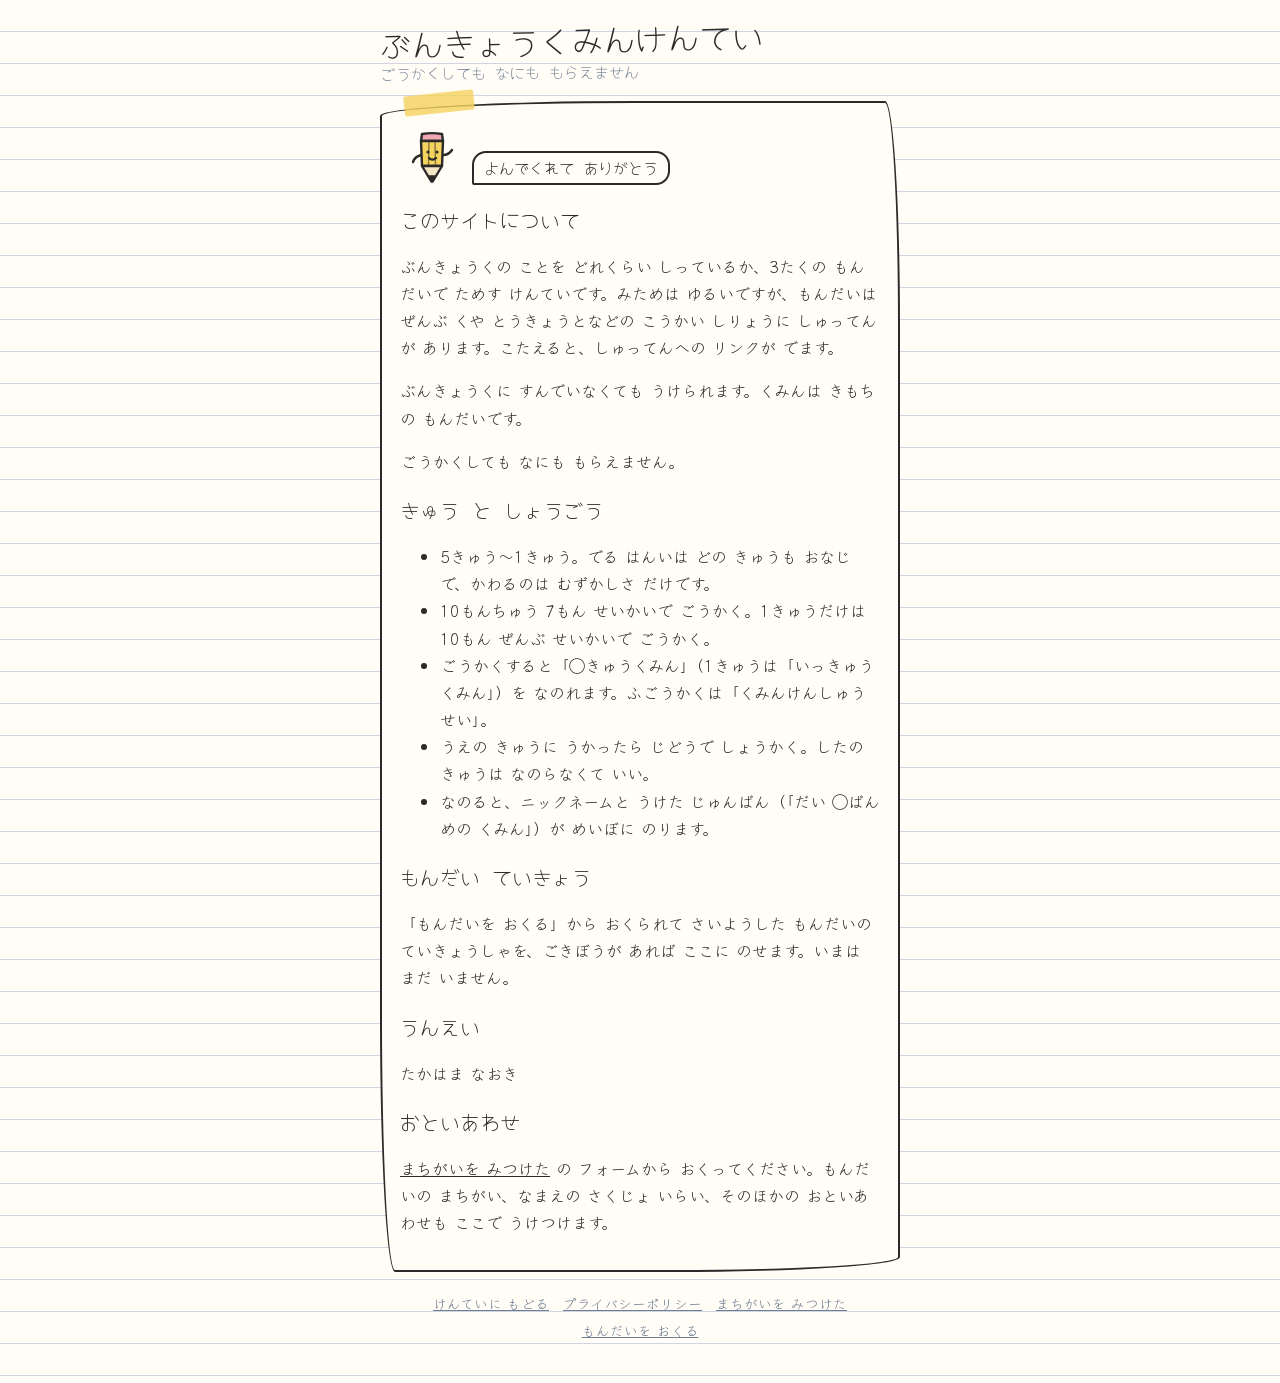
==== about.html @ 892f399a "ぶんきょうくみんけんてい 試験公開（検索サイトには載せない） Co-Authored-By: Claude Opus 5.5 <noreply@anthropic.com>" ====
<!doctype html>
<html lang="ja">
<head>
<meta charset="utf-8">
<meta name="viewport" content="width=device-width,initial-scale=1,viewport-fit=cover">
<title>このサイトについて｜ぶんきょうくみんけんてい</title>
<meta name="robots" content="noindex,nofollow">
<meta name="description" content="ぶんきょうくみんけんていに ついて。">
<link rel="icon" href="assets/favicon.svg" type="image/svg+xml">
<link rel="stylesheet" href="https://fonts.googleapis.com/css2?family=Yomogi&family=Klee+One:wght@400;600&display=swap">
<link rel="stylesheet" href="assets/style.css">
</head>
<body>
<div class="wrap">
  <header class="top">
    <h1><a href="./">ぶんきょうくみんけんてい</a><small>ごうかくしても なにも もらえません</small></h1>
  </header>

  <main class="box doc">
    <div class="tape"></div>
    <div class="chara" id="chara"></div>
    <h2>このサイトについて</h2>
    <p>ぶんきょうくの ことを どれくらい しっているか、3たくの もんだいで ためす けんていです。みためは ゆるいですが、もんだいは ぜんぶ くや とうきょうとなどの こうかい しりょうに しゅってんが あります。こたえると、しゅってんへの リンクが でます。</p>
    <p>ぶんきょうくに すんでいなくても うけられます。くみんは きもちの もんだいです。</p>
    <p>ごうかくしても なにも もらえません。</p>

    <h2>きゅう と しょうごう</h2>
    <ul>
      <li>5きゅう〜1きゅう。でる はんいは どの きゅうも おなじで、かわるのは むずかしさ だけです。</li>
      <li>10もんちゅう 7もん せいかいで ごうかく。1きゅうだけは 10もん ぜんぶ せいかいで ごうかく。</li>
      <li>ごうかくすると「◯きゅうくみん」（1きゅうは「いっきゅうくみん」）を なのれます。ふごうかくは「くみんけんしゅうせい」。</li>
      <li>うえの きゅうに うかったら じどうで しょうかく。したの きゅうは なのらなくて いい。</li>
      <li>なのると、ニックネームと うけた じゅんばん（「だい ◯ばんめの くみん」）が めいぼに のります。</li>
    </ul>

    <h2>もんだい ていきょう</h2>
    <p id="teikyo">「もんだいを おくる」から おくられて さいようした もんだいの ていきょうしゃを、ごきぼうが あれば ここに のせます。いまは まだ いません。</p>

    <h2>うんえい</h2>
    <p>たかはま なおき</p>

    <h2>おといあわせ</h2>
    <p><a class="formlink-report" href="#">まちがいを みつけた</a> の フォームから おくってください。もんだいの まちがい、なまえの さくじょ いらい、そのほかの おといあわせも ここで うけつけます。</p>
  </main>

  <footer>
    <nav>
      <a href="./">けんていに もどる</a>
      <a href="privacy.html">プライバシーポリシー</a>
      <a class="formlink-report" href="#">まちがいを みつけた</a>
      <a class="formlink-submit" href="#">もんだいを おくる</a>
    </nav>
  </footer>
</div>
<script src="assets/config.js"></script>
<script src="assets/chara.js"></script>
<script>
(() => { const C = window.KENTEI_CONFIG || {};
  const ch = (window.KENTEI_CHARAS || {})[C.CHARA]; const el = document.getElementById("chara");
  if (ch) { el.innerHTML = ch.svg + '<span class="bubble">よんでくれて ありがとう</span>'; el.setAttribute("aria-hidden", "true"); } else el.hidden = true;
  document.querySelectorAll(".formlink-report").forEach(a => { if (C.FORM_REPORT) { a.href = C.FORM_REPORT; a.target = "_blank"; a.rel = "noopener"; } });
  document.querySelectorAll(".formlink-submit").forEach(a => { if (C.FORM_SUBMIT) { a.href = C.FORM_SUBMIT; a.target = "_blank"; a.rel = "noopener"; } });
})();
</script>
</body>
</html>
---- assets/style.css ----
/* ぶんきょうくみんけんてい 共通スタイル（試作 bunkyo-kentei.html を正とする） */
:root{
  --paper:#fffdf6; --ink:#2b2a28; --pencil:#6f7d93; --line:#cfd6e2;
  --green:#3f9e60; --red:#d9584b; --yellow:#f4d35e; --soft:#f1f6ee; --gold:#b8892b;
  --dp:'Yomogi','Klee One','Hiragino Maru Gothic ProN','Yu Gothic',sans-serif;
  --bd:'Klee One','Hiragino Maru Gothic ProN','Yu Gothic',sans-serif;
  color-scheme:light;
}
@media (prefers-color-scheme: dark){ :root:not([data-theme="light"]){
  --paper:#2a2f33; --ink:#f3efe4; --pencil:#aab4c2; --line:#4b5560;
  --green:#6fcf8f; --red:#f08a7e; --yellow:#f7df7a; --soft:#343c3a; --gold:#e0b85a; color-scheme:dark } }
:root[data-theme="dark"]{
  --paper:#2a2f33; --ink:#f3efe4; --pencil:#aab4c2; --line:#4b5560;
  --green:#6fcf8f; --red:#f08a7e; --yellow:#f7df7a; --soft:#343c3a; --gold:#e0b85a; color-scheme:dark }

*{box-sizing:border-box}
html{-webkit-text-size-adjust:100%}
body{margin:0;background:var(--paper);color:var(--ink);font-family:var(--bd);
  background-image:repeating-linear-gradient(transparent 0 31px,var(--line) 31px 32px);
  padding-left:max(16px,env(safe-area-inset-left,0px));padding-right:max(16px,env(safe-area-inset-right,0px));
  padding-block:20px 40px;min-height:100vh;line-height:1.7;overflow-x:hidden}
.wrap{max-width:520px;margin:0 auto;display:grid;gap:20px}
h1,h2,h3,.dp{font-family:var(--dp);text-wrap:balance;font-weight:400}
a{color:inherit}
header.top{display:flex;align-items:flex-end;gap:10px;justify-content:space-between}
h1{font-size:2rem;margin:0;line-height:1.2;transform:rotate(-1.5deg)}
h1 a{text-decoration:none}
h1 small{display:block;font-size:.95rem;color:var(--pencil);transform:rotate(1deg);margin-top:4px}

/* てがき の わく */
.box{border:2.5px solid var(--ink);background:var(--paper);padding:18px;
  border-radius:255px 15px 225px 15px/15px 225px 15px 255px;position:relative}
.box.soft{background:var(--soft)}
.box h2{margin:0 0 10px;font-size:1.3rem}
.tape{position:absolute;top:-10px;left:22px;width:70px;height:20px;background:var(--yellow);
  opacity:.8;transform:rotate(-6deg);border-radius:2px}

/* タブ */
nav.tabs{display:flex;gap:8px}
nav.tabs button{flex:1;font-family:var(--dp);font-size:1.1rem;padding:8px 4px;border:2.5px solid var(--ink);
  background:var(--paper);color:var(--ink);cursor:pointer;border-radius:15px 255px 15px 225px/225px 15px 255px 15px}
nav.tabs button:nth-child(2){border-radius:255px 15px 225px 15px/15px 225px 15px 255px}
nav.tabs button[aria-selected="true"]{background:var(--ink);color:var(--paper)}
nav.tabs button:focus-visible{outline:3px dashed var(--pencil);outline-offset:3px}

/* きゅう えらび */
.levels{display:grid;gap:10px}
.lv{display:flex;align-items:center;gap:12px;border:2.5px solid var(--ink);background:var(--paper);width:100%;
  padding:12px 14px;font-family:var(--dp);font-size:1.25rem;cursor:pointer;color:var(--ink);text-align:left;
  border-radius:15px 255px 15px 225px/225px 15px 255px 15px;transition:transform .12s}
.lv:nth-child(even){border-radius:255px 15px 225px 15px/15px 225px 15px 255px}
.lv:hover,.lv:focus-visible{transform:rotate(-1deg) scale(1.02);outline:none;background:var(--soft)}
.lv .num{font-size:1.9rem;line-height:1;min-width:2.2em}
.lv .sub{font-family:var(--bd);font-size:.85rem;color:var(--pencil);display:block}
.lv[disabled]{opacity:.5;cursor:not-allowed;transform:none}
.steps{display:flex;gap:6px;align-items:center;justify-content:center;font-family:var(--dp);font-size:1.15rem;margin:4px 0 10px;flex-wrap:wrap}
.steps span.arrow{color:var(--pencil)}
.rules{font-size:.9rem;margin:12px 0 0;display:grid;gap:4px}
.rules p{margin:0}
.zero{font-family:var(--dp);font-size:1.05rem;text-align:center;margin:10px 0 0}
.zero b{font-weight:400;font-size:1.5rem;color:var(--red)}

/* もんだい */
.q{font-size:1.2rem;line-height:2.1;margin:0 0 14px;overflow-wrap:anywhere}
ruby rt{font-size:.55em;color:var(--pencil)}
.qnum{font-family:var(--dp);color:var(--pencil);font-size:1rem;margin:0 0 6px}
.choices{display:grid;gap:10px}
.ch{border:2.5px solid var(--ink);background:var(--paper);color:var(--ink);font-family:var(--bd);font-size:1.1rem;
  padding:11px 14px;text-align:left;cursor:pointer;display:flex;gap:10px;align-items:center;width:100%;line-height:1.9;
  border-radius:12px 200px 12px 180px/180px 12px 200px 12px}
.ch:nth-child(2){border-radius:200px 12px 180px 12px/12px 180px 12px 200px}
.ch:hover,.ch:focus-visible{background:var(--soft);outline:none}
.ch .mk{font-family:var(--dp);min-width:1.6em;color:var(--pencil)}
.ch.ok{border-color:var(--green);background:color-mix(in srgb,var(--green) 18%,var(--paper))}
.ch.ng{border-color:var(--red);background:color-mix(in srgb,var(--red) 18%,var(--paper))}
.ch[disabled]{cursor:default}
.judge{display:flex;align-items:center;gap:14px;margin-top:14px;font-family:var(--dp);font-size:1.3rem}
.judge svg{width:60px;height:60px;flex:none}
.judge .exp{font-family:var(--bd);font-size:.95rem;color:var(--pencil);line-height:1.6}
.judge .src{font-family:var(--bd);font-size:.85rem}
.bar{display:flex;gap:4px;margin-bottom:10px}
.bar i{flex:1;height:8px;border:1.5px solid var(--ink);border-radius:4px;background:var(--paper)}
.bar i.on{background:var(--green)}.bar i.off{background:var(--red)}

/* ボタン */
.btn{border:2.5px solid var(--ink);background:var(--ink);color:var(--paper);font-family:var(--dp);font-size:1.15rem;
  padding:10px 22px;cursor:pointer;border-radius:255px 15px 225px 15px/15px 225px 15px 255px;text-decoration:none;display:inline-block}
.btn.ghost{background:var(--paper);color:var(--ink)}
.btn:focus-visible{outline:3px dashed var(--pencil);outline-offset:3px}
.btn[disabled]{opacity:.5;cursor:default}
.row{display:flex;gap:10px;flex-wrap:wrap;align-items:center}
.row.center{justify-content:center}
.row.end{justify-content:flex-end}

/* けっか */
.result{text-align:center}
.result .lvl{color:var(--pencil);margin:0}
.result .big{font-family:var(--dp);font-size:2.6rem;line-height:1.2;margin:4px 0}
.result .score{font-size:1.05rem;color:var(--pencil);margin:0}
.result .msg{margin:6px 0 0}
.namebox{margin-top:16px;text-align:left;display:grid;gap:6px}
.namebox label{font-family:var(--dp);font-size:1.05rem}
input[type=text]{font-family:var(--bd);font-size:1.05rem;padding:8px 10px;border:2.5px solid var(--ink);background:var(--paper);color:var(--ink);
  border-radius:12px 200px 12px 180px/180px 12px 200px 12px;min-width:0;flex:1;width:100%}
.hp{position:absolute;left:-9999px;width:1px;height:1px;overflow:hidden}
.reg{font-family:var(--dp);font-size:1.1rem;margin:10px 0 0}
.reg.err{color:var(--red)}
.certwrap{margin-top:16px}
.certwrap img{width:100%;max-width:420px;height:auto;display:block;margin:0 auto;border:1px solid var(--line);box-shadow:0 2px 0 var(--line)}
.note{font-size:.85rem;color:var(--pencil)}

/* めいぼ */
.meibo h3{margin:14px 0 4px;font-size:1.2rem}
.meibo ol{margin:0;padding:0;list-style:none;display:flex;flex-wrap:wrap;gap:4px 14px}
.meibo li{font-size:.95rem}
.meibo li small{color:var(--pencil)}
.meibo .one{text-align:center;font-family:var(--dp);font-size:1.3rem;padding:8px 0}
.meibo .one b{font-weight:400;font-size:2.6rem;color:var(--red);display:block;line-height:1.2}

/* しつもん */
.faq dt{font-family:var(--dp);font-size:1.1rem;margin-top:12px}
.faq dt::before{content:"Q. ";color:var(--pencil)}
.faq dd{margin:2px 0 0 0}
.faq dd::before{content:"A. ";color:var(--pencil);font-family:var(--dp)}

/* きょうの いちもん */
.ichimon .when{font-family:var(--dp);color:var(--pencil);margin:0 0 4px}

/* キャラクター */
.chara{display:flex;align-items:flex-end;gap:8px}
.chara svg{width:64px;height:64px;flex:none}
.bubble{position:relative;border:2px solid var(--ink);background:var(--paper);font-family:var(--dp);font-size:.95rem;
  padding:4px 10px;border-radius:14px 14px 14px 2px;line-height:1.4;white-space:nowrap;flex:none}
header.top .chara svg{width:56px;height:56px}

footer{font-size:.85rem;color:var(--pencil);text-align:center;display:grid;gap:6px}
footer nav{display:flex;flex-wrap:wrap;gap:4px 14px;justify-content:center}
.patrol{color:var(--red)}
.devbanner{border:2px dashed var(--red);color:var(--red);text-align:center;font-family:var(--dp);padding:4px}

/* うごき：けっか だけ はでに */
.shake{animation:sh .35s}
@keyframes sh{0%,100%{transform:translateX(0)}25%{transform:translateX(-5px)}75%{transform:translateX(5px)}}
.draw path{stroke-dasharray:200;stroke-dashoffset:200;animation:draw .5s ease-out forwards}
@keyframes draw{to{stroke-dashoffset:0}}
.pop{animation:pop .6s cubic-bezier(.2,1.6,.4,1) both}
@keyframes pop{0%{transform:scale(.3) rotate(-12deg);opacity:0}100%{transform:scale(1) rotate(0);opacity:1}}
.rise{animation:rise .7s ease-out both}
@keyframes rise{0%{transform:translateY(30px) rotate(-3deg);opacity:0}100%{transform:none;opacity:1}}
.hop svg{animation:hop .8s ease-in-out 2}
@keyframes hop{0%,100%{transform:translateY(0)}40%{transform:translateY(-12px)}}
@media (prefers-reduced-motion:reduce){
  .shake,.pop,.rise,.hop svg,.draw path{animation:none}
  .draw path{stroke-dashoffset:0}
  .lv,.btn{transition:none}
}

/* about / privacy */
.doc h2{font-size:1.25rem;margin:18px 0 6px}
.doc p,.doc li{font-size:1rem}
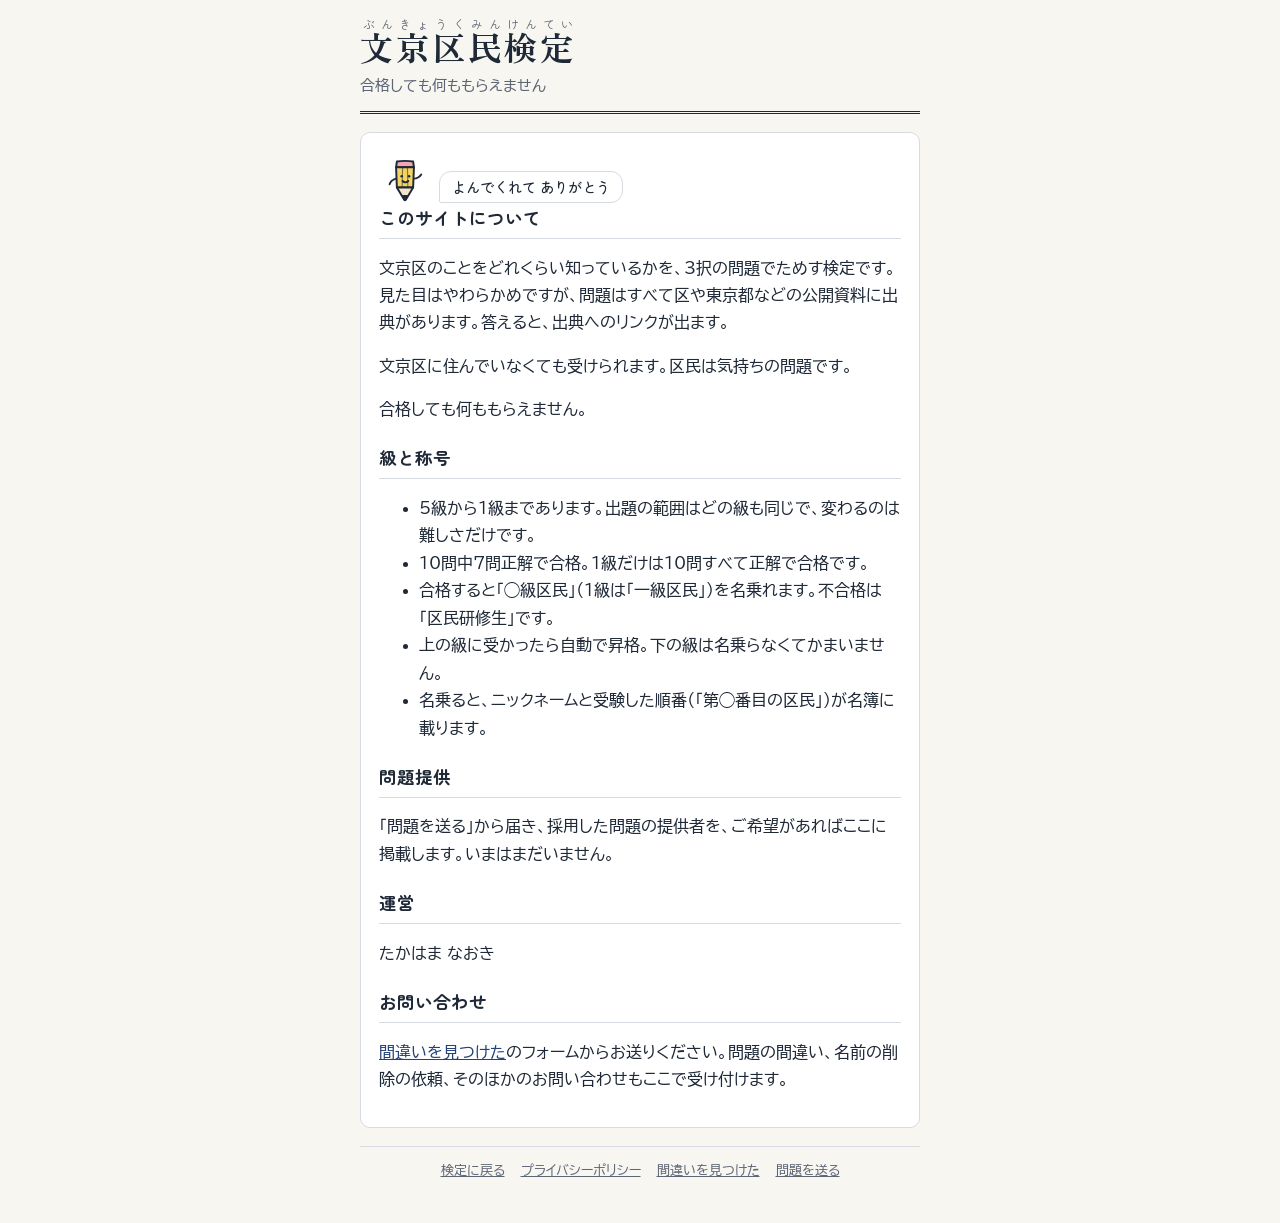
==== commit 82540394: "画面の言葉を漢字＋ふりがなにし、見た目を一段階引き締める Co-Authored-By: Claude Opus 5.5 <noreply@anthropic.com>" ====
--- a/about.html
+++ b/about.html
@@ -3,52 +3,52 @@
 <head>
 <meta charset="utf-8">
 <meta name="viewport" content="width=device-width,initial-scale=1,viewport-fit=cover">
-<title>このサイトについて｜ぶんきょうくみんけんてい</title>
+<title>このサイトについて｜文京区民検定</title>
 <meta name="robots" content="noindex,nofollow">
-<meta name="description" content="ぶんきょうくみんけんていに ついて。">
+<meta name="description" content="文京区民検定（ぶんきょうくみんけんてい）について。">
 <link rel="icon" href="assets/favicon.svg" type="image/svg+xml">
-<link rel="stylesheet" href="https://fonts.googleapis.com/css2?family=Yomogi&family=Klee+One:wght@400;600&display=swap">
+<link rel="stylesheet" href="https://fonts.googleapis.com/css2?family=BIZ+UDPGothic:wght@400;700&family=Zen+Maru+Gothic:wght@500;700&family=Zen+Old+Mincho:wght@700&display=swap">
 <link rel="stylesheet" href="assets/style.css">
 </head>
 <body>
 <div class="wrap">
   <header class="top">
-    <h1><a href="./">ぶんきょうくみんけんてい</a><small>ごうかくしても なにも もらえません</small></h1>
+    <h1><a href="./"><ruby>文京区民検定<rt>ぶんきょうくみんけんてい</rt></ruby></a></h1>
+    <p class="tagline">合格しても何ももらえません</p>
   </header>
 
   <main class="box doc">
-    <div class="tape"></div>
     <div class="chara" id="chara"></div>
     <h2>このサイトについて</h2>
-    <p>ぶんきょうくの ことを どれくらい しっているか、3たくの もんだいで ためす けんていです。みためは ゆるいですが、もんだいは ぜんぶ くや とうきょうとなどの こうかい しりょうに しゅってんが あります。こたえると、しゅってんへの リンクが でます。</p>
-    <p>ぶんきょうくに すんでいなくても うけられます。くみんは きもちの もんだいです。</p>
-    <p>ごうかくしても なにも もらえません。</p>
+    <p>文京区のことをどれくらい知っているかを、3択の問題でためす検定です。見た目はやわらかめですが、問題はすべて区や東京都などの公開資料に出典があります。答えると、出典へのリンクが出ます。</p>
+    <p>文京区に住んでいなくても受けられます。区民は気持ちの問題です。</p>
+    <p>合格しても何ももらえません。</p>
 
-    <h2>きゅう と しょうごう</h2>
+    <h2>級と称号</h2>
     <ul>
-      <li>5きゅう〜1きゅう。でる はんいは どの きゅうも おなじで、かわるのは むずかしさ だけです。</li>
-      <li>10もんちゅう 7もん せいかいで ごうかく。1きゅうだけは 10もん ぜんぶ せいかいで ごうかく。</li>
-      <li>ごうかくすると「◯きゅうくみん」（1きゅうは「いっきゅうくみん」）を なのれます。ふごうかくは「くみんけんしゅうせい」。</li>
-      <li>うえの きゅうに うかったら じどうで しょうかく。したの きゅうは なのらなくて いい。</li>
-      <li>なのると、ニックネームと うけた じゅんばん（「だい ◯ばんめの くみん」）が めいぼに のります。</li>
+      <li>5級から1級まであります。出題の範囲はどの級も同じで、変わるのは難しさだけです。</li>
+      <li>10問中7問正解で合格。1級だけは10問すべて正解で合格です。</li>
+      <li>合格すると「◯級区民」（1級は「一級区民」）を名乗れます。不合格は「区民研修生」です。</li>
+      <li>上の級に受かったら自動で昇格。下の級は名乗らなくてかまいません。</li>
+      <li>名乗ると、ニックネームと受験した順番（「第◯番目の区民」）が名簿に載ります。</li>
     </ul>
 
-    <h2>もんだい ていきょう</h2>
-    <p id="teikyo">「もんだいを おくる」から おくられて さいようした もんだいの ていきょうしゃを、ごきぼうが あれば ここに のせます。いまは まだ いません。</p>
+    <h2>問題提供</h2>
+    <p id="teikyo">「問題を送る」から届き、採用した問題の提供者を、ご希望があればここに掲載します。いまはまだいません。</p>
 
-    <h2>うんえい</h2>
+    <h2>運営</h2>
     <p>たかはま なおき</p>
 
-    <h2>おといあわせ</h2>
-    <p><a class="formlink-report" href="#">まちがいを みつけた</a> の フォームから おくってください。もんだいの まちがい、なまえの さくじょ いらい、そのほかの おといあわせも ここで うけつけます。</p>
+    <h2>お問い合わせ</h2>
+    <p><a class="formlink-report" href="#">間違いを見つけた</a>のフォームからお送りください。問題の間違い、名前の削除の依頼、そのほかのお問い合わせもここで受け付けます。</p>
   </main>
 
   <footer>
     <nav>
-      <a href="./">けんていに もどる</a>
+      <a href="./">検定に戻る</a>
       <a href="privacy.html">プライバシーポリシー</a>
-      <a class="formlink-report" href="#">まちがいを みつけた</a>
-      <a class="formlink-submit" href="#">もんだいを おくる</a>
+      <a class="formlink-report" href="#">間違いを見つけた</a>
+      <a class="formlink-submit" href="#">問題を送る</a>
     </nav>
   </footer>
 </div>
--- a/assets/style.css
+++ b/assets/style.css
@@ -1,160 +1,187 @@
-/* ぶんきょうくみんけんてい 共通スタイル（試作 bunkyo-kentei.html を正とする） */
+/* 文京区民検定 共通スタイル v2（2026-10-26 先生の指示で「カチッと」一段階引き締め）
+   レイアウト：1本の縦の列。検定の答案用紙のように、まっすぐな罫と枠で区切る。楽しさは結果画面とキャラクターだけ */
 :root{
-  --paper:#fffdf6; --ink:#2b2a28; --pencil:#6f7d93; --line:#cfd6e2;
-  --green:#3f9e60; --red:#d9584b; --yellow:#f4d35e; --soft:#f1f6ee; --gold:#b8892b;
-  --dp:'Yomogi','Klee One','Hiragino Maru Gothic ProN','Yu Gothic',sans-serif;
-  --bd:'Klee One','Hiragino Maru Gothic ProN','Yu Gothic',sans-serif;
+  --paper:#f7f6f1;   /* 紙 */
+  --card:#ffffff;    /* 答案の枠の中 */
+  --ink:#1f2937;     /* 墨 */
+  --sub:#5d6675;     /* 補足の文字 */
+  --line:#d6dae1;    /* 罫線 */
+  --ai:#24427a;      /* 藍：選択・強調 */
+  --soft:#eef1f6;    /* うすい藍 */
+  --green:#2f8a55; --red:#c4453a; --gold:#a8821f; --yellow:#f2cd4f;
+  --title:'Zen Old Mincho','Hiragino Mincho ProN','Yu Mincho',serif;
+  --head:'Zen Maru Gothic','Hiragino Maru Gothic ProN','Yu Gothic',sans-serif;
+  --bd:'BIZ UDPGothic','Hiragino Sans','Yu Gothic',sans-serif;
+  --dp:var(--head);
   color-scheme:light;
 }
 @media (prefers-color-scheme: dark){ :root:not([data-theme="light"]){
-  --paper:#2a2f33; --ink:#f3efe4; --pencil:#aab4c2; --line:#4b5560;
-  --green:#6fcf8f; --red:#f08a7e; --yellow:#f7df7a; --soft:#343c3a; --gold:#e0b85a; color-scheme:dark } }
+  --paper:#171b22; --card:#20252e; --ink:#eef0f3; --sub:#a9b1bd; --line:#3a414d;
+  --ai:#8fb0ec; --soft:#29313d; --green:#6cc993; --red:#ef8a7f; --gold:#e0b85a; --yellow:#f2d777; color-scheme:dark } }
 :root[data-theme="dark"]{
-  --paper:#2a2f33; --ink:#f3efe4; --pencil:#aab4c2; --line:#4b5560;
-  --green:#6fcf8f; --red:#f08a7e; --yellow:#f7df7a; --soft:#343c3a; --gold:#e0b85a; color-scheme:dark }
+  --paper:#171b22; --card:#20252e; --ink:#eef0f3; --sub:#a9b1bd; --line:#3a414d;
+  --ai:#8fb0ec; --soft:#29313d; --green:#6cc993; --red:#ef8a7f; --gold:#e0b85a; --yellow:#f2d777; color-scheme:dark }
 
 *{box-sizing:border-box}
+[hidden]{display:none!important}
 html{-webkit-text-size-adjust:100%}
-body{margin:0;background:var(--paper);color:var(--ink);font-family:var(--bd);
-  background-image:repeating-linear-gradient(transparent 0 31px,var(--line) 31px 32px);
+body{margin:0;background:var(--paper);color:var(--ink);font-family:var(--bd);font-size:16px;line-height:1.75;
   padding-left:max(16px,env(safe-area-inset-left,0px));padding-right:max(16px,env(safe-area-inset-right,0px));
-  padding-block:20px 40px;min-height:100vh;line-height:1.7;overflow-x:hidden}
-.wrap{max-width:520px;margin:0 auto;display:grid;gap:20px}
-h1,h2,h3,.dp{font-family:var(--dp);text-wrap:balance;font-weight:400}
-a{color:inherit}
-header.top{display:flex;align-items:flex-end;gap:10px;justify-content:space-between}
-h1{font-size:2rem;margin:0;line-height:1.2;transform:rotate(-1.5deg)}
-h1 a{text-decoration:none}
-h1 small{display:block;font-size:.95rem;color:var(--pencil);transform:rotate(1deg);margin-top:4px}
+  padding-block:18px 40px;min-height:100vh;overflow-x:hidden}
+/* わくの はばは いつも おなじ */
+.wrap{width:100%;max-width:560px;margin:0 auto;display:grid;gap:18px;min-width:0}
+h1,h2,h3{font-family:var(--head);font-weight:700;text-wrap:balance;margin:0}
+a{color:var(--ai)}
+ruby rt{font-size:.5em;color:var(--sub);font-weight:400;letter-spacing:0}
 
-/* てがき の わく */
-.box{border:2.5px solid var(--ink);background:var(--paper);padding:18px;
-  border-radius:255px 15px 225px 15px/15px 225px 15px 255px;position:relative}
+/* 見出し（検定の表紙） */
+header.top{display:grid;gap:4px;padding-bottom:12px;border-bottom:3px double var(--ink)}
+header.top .kicker{font-family:var(--head);font-size:.8rem;color:var(--sub);letter-spacing:.12em}
+h1{font-family:var(--title);font-weight:700;font-size:2.1rem;line-height:1.35;letter-spacing:.06em}
+h1 a{color:inherit;text-decoration:none}
+h1 rt{font-family:var(--head);font-size:.36em;letter-spacing:.08em}
+header.top .tagline{font-size:.92rem;color:var(--sub);margin:0}
+
+/* 枠（答案用紙のブロック） */
+.box{background:var(--card);border:1.5px solid var(--line);border-radius:10px;padding:18px;position:relative;min-width:0}
 .box.soft{background:var(--soft)}
-.box h2{margin:0 0 10px;font-size:1.3rem}
-.tape{position:absolute;top:-10px;left:22px;width:70px;height:20px;background:var(--yellow);
-  opacity:.8;transform:rotate(-6deg);border-radius:2px}
+.box > h2{font-size:1.15rem;padding-bottom:8px;margin-bottom:12px;border-bottom:1px solid var(--line)}
+.box > h2 .tag{font-size:.72rem;font-weight:500;color:var(--sub);letter-spacing:.08em}
+.tape{display:none}
 
-/* タブ */
-nav.tabs{display:flex;gap:8px}
-nav.tabs button{flex:1;font-family:var(--dp);font-size:1.1rem;padding:8px 4px;border:2.5px solid var(--ink);
-  background:var(--paper);color:var(--ink);cursor:pointer;border-radius:15px 255px 15px 225px/225px 15px 255px 15px}
-nav.tabs button:nth-child(2){border-radius:255px 15px 225px 15px/15px 225px 15px 255px}
-nav.tabs button[aria-selected="true"]{background:var(--ink);color:var(--paper)}
-nav.tabs button:focus-visible{outline:3px dashed var(--pencil);outline-offset:3px}
+/* タブ（ひとつの枠の中の切りかえ） */
+nav.tabs{display:grid;grid-template-columns:repeat(3,1fr);border:1.5px solid var(--ink);border-radius:8px;overflow:hidden;background:var(--card)}
+nav.tabs button{font-family:var(--head);font-weight:700;font-size:1rem;padding:8px 4px;border:0;background:transparent;color:var(--ink);cursor:pointer;line-height:1.5}
+nav.tabs button + button{border-left:1.5px solid var(--ink)}
+nav.tabs button[aria-selected="true"]{background:var(--ink);color:var(--card)}
+nav.tabs button[aria-selected="true"] rt{color:var(--card);opacity:.8}
+nav.tabs button:focus-visible{outline:3px solid var(--ai);outline-offset:-3px}
 
-/* きゅう えらび */
-.levels{display:grid;gap:10px}
-.lv{display:flex;align-items:center;gap:12px;border:2.5px solid var(--ink);background:var(--paper);width:100%;
-  padding:12px 14px;font-family:var(--dp);font-size:1.25rem;cursor:pointer;color:var(--ink);text-align:left;
-  border-radius:15px 255px 15px 225px/225px 15px 255px 15px;transition:transform .12s}
-.lv:nth-child(even){border-radius:255px 15px 225px 15px/15px 225px 15px 255px}
-.lv:hover,.lv:focus-visible{transform:rotate(-1deg) scale(1.02);outline:none;background:var(--soft)}
-.lv .num{font-size:1.9rem;line-height:1;min-width:2.2em}
-.lv .sub{font-family:var(--bd);font-size:.85rem;color:var(--pencil);display:block}
-.lv[disabled]{opacity:.5;cursor:not-allowed;transform:none}
-.steps{display:flex;gap:6px;align-items:center;justify-content:center;font-family:var(--dp);font-size:1.15rem;margin:4px 0 10px;flex-wrap:wrap}
-.steps span.arrow{color:var(--pencil)}
-.rules{font-size:.9rem;margin:12px 0 0;display:grid;gap:4px}
+/* 級えらび */
+.levels{display:grid;gap:8px}
+.lv{display:grid;grid-template-columns:auto 1fr auto;align-items:center;gap:14px;width:100%;text-align:left;cursor:pointer;
+  border:1.5px solid var(--line);background:var(--card);color:var(--ink);border-radius:8px;padding:10px 14px;font-family:var(--bd);transition:border-color .12s,background .12s}
+.lv:hover,.lv:focus-visible{border-color:var(--ai);background:var(--soft);outline:none}
+.lv .num{font-family:var(--title);font-weight:700;font-size:1.5rem;width:2.2em;height:2.2em;display:grid;place-items:center;border:1.5px solid var(--ink);border-radius:6px;line-height:1}
+.lv .name{font-family:var(--head);font-weight:700;font-size:1.1rem;line-height:1.6}
+.lv .sub{display:block;font-size:.82rem;color:var(--sub);font-weight:400;line-height:1.6}
+.lv .go{color:var(--sub);font-size:1.2rem}
+.lv[disabled]{opacity:.45;cursor:not-allowed}
+.steps{display:grid;grid-template-columns:repeat(3,1fr);gap:6px;margin:0 0 12px;counter-reset:st}
+.steps span{font-family:var(--head);font-weight:700;font-size:.92rem;text-align:center;padding:4px 2px;border-bottom:2px solid var(--ai);counter-increment:st}
+.steps span::before{content:counter(st) ". ";color:var(--sub);font-weight:500}
+.rules{font-size:.88rem;margin:14px 0 0;padding-top:10px;border-top:1px dashed var(--line);display:grid;gap:4px;color:var(--sub)}
 .rules p{margin:0}
-.zero{font-family:var(--dp);font-size:1.05rem;text-align:center;margin:10px 0 0}
-.zero b{font-weight:400;font-size:1.5rem;color:var(--red)}
+.zero{font-family:var(--head);font-weight:700;font-size:1rem;margin:12px 0 0;display:flex;justify-content:space-between;align-items:baseline;border:1.5px solid var(--ink);border-radius:8px;padding:6px 14px}
+.zero b{font-family:var(--title);font-size:1.6rem;color:var(--red)}
+.note{font-size:.84rem;color:var(--sub)}
 
-/* もんだい */
-.q{font-size:1.2rem;line-height:2.1;margin:0 0 14px;overflow-wrap:anywhere}
-ruby rt{font-size:.55em;color:var(--pencil)}
-.qnum{font-family:var(--dp);color:var(--pencil);font-size:1rem;margin:0 0 6px}
-.choices{display:grid;gap:10px}
-.ch{border:2.5px solid var(--ink);background:var(--paper);color:var(--ink);font-family:var(--bd);font-size:1.1rem;
-  padding:11px 14px;text-align:left;cursor:pointer;display:flex;gap:10px;align-items:center;width:100%;line-height:1.9;
-  border-radius:12px 200px 12px 180px/180px 12px 200px 12px}
-.ch:nth-child(2){border-radius:200px 12px 180px 12px/12px 180px 12px 200px}
-.ch:hover,.ch:focus-visible{background:var(--soft);outline:none}
-.ch .mk{font-family:var(--dp);min-width:1.6em;color:var(--pencil)}
-.ch.ok{border-color:var(--green);background:color-mix(in srgb,var(--green) 18%,var(--paper))}
-.ch.ng{border-color:var(--red);background:color-mix(in srgb,var(--red) 18%,var(--paper))}
+/* 問題 */
+.q{font-size:1.15rem;line-height:2.15;margin:0 0 14px;overflow-wrap:anywhere;font-weight:700}
+.qnum{font-family:var(--head);font-weight:700;color:var(--sub);font-size:.95rem;margin:0 0 4px;display:flex;justify-content:space-between}
+.choices{display:grid;gap:8px}
+.ch{border:1.5px solid var(--line);background:var(--card);color:var(--ink);font-family:var(--bd);font-size:1.05rem;
+  padding:8px 12px;text-align:left;cursor:pointer;display:flex;gap:10px;align-items:center;width:100%;line-height:1.9;border-radius:8px}
+.ch:hover,.ch:focus-visible{border-color:var(--ai);background:var(--soft);outline:none}
+.ch .mk{font-family:var(--head);font-weight:700;flex:none;width:1.8em;height:1.8em;display:grid;place-items:center;border:1.5px solid var(--sub);border-radius:50%;color:var(--sub);font-size:.85rem;line-height:1}
+.ch span:last-child{min-width:0}
+.ch.ok{border-color:var(--green);background:color-mix(in srgb,var(--green) 12%,var(--card))}
+.ch.ok .mk{border-color:var(--green);color:var(--green)}
+.ch.ng{border-color:var(--red);background:color-mix(in srgb,var(--red) 12%,var(--card))}
+.ch.ng .mk{border-color:var(--red);color:var(--red)}
 .ch[disabled]{cursor:default}
-.judge{display:flex;align-items:center;gap:14px;margin-top:14px;font-family:var(--dp);font-size:1.3rem}
-.judge svg{width:60px;height:60px;flex:none}
-.judge .exp{font-family:var(--bd);font-size:.95rem;color:var(--pencil);line-height:1.6}
-.judge .src{font-family:var(--bd);font-size:.85rem}
-.bar{display:flex;gap:4px;margin-bottom:10px}
-.bar i{flex:1;height:8px;border:1.5px solid var(--ink);border-radius:4px;background:var(--paper)}
+.judge{display:flex;align-items:center;gap:14px;margin-top:14px;padding-top:12px;border-top:1px solid var(--line);font-family:var(--head);font-weight:700;font-size:1.2rem}
+.judge svg{width:54px;height:54px;flex:none}
+.judge .exp{font-family:var(--bd);font-weight:400;font-size:.92rem;color:var(--sub);line-height:1.65}
+.judge .src{font-family:var(--bd);font-weight:400;font-size:.84rem}
+.bar{display:grid;grid-template-columns:repeat(10,1fr);gap:3px;margin-bottom:12px}
+.bar i{height:6px;border-radius:2px;background:var(--line)}
 .bar i.on{background:var(--green)}.bar i.off{background:var(--red)}
 
 /* ボタン */
-.btn{border:2.5px solid var(--ink);background:var(--ink);color:var(--paper);font-family:var(--dp);font-size:1.15rem;
-  padding:10px 22px;cursor:pointer;border-radius:255px 15px 225px 15px/15px 225px 15px 255px;text-decoration:none;display:inline-block}
-.btn.ghost{background:var(--paper);color:var(--ink)}
-.btn:focus-visible{outline:3px dashed var(--pencil);outline-offset:3px}
+.btn{border:1.5px solid var(--ink);background:var(--ink);color:var(--card);font-family:var(--head);font-weight:700;font-size:1rem;
+  padding:9px 20px;cursor:pointer;border-radius:8px;text-decoration:none;display:inline-block;line-height:1.6}
+.btn rt{color:inherit;opacity:.75}
+.btn.ghost{background:var(--card);color:var(--ink)}
+.btn:focus-visible{outline:3px solid var(--ai);outline-offset:2px}
 .btn[disabled]{opacity:.5;cursor:default}
 .row{display:flex;gap:10px;flex-wrap:wrap;align-items:center}
 .row.center{justify-content:center}
 .row.end{justify-content:flex-end}
 
-/* けっか */
+/* 結果（ここだけ はなやかに） */
 .result{text-align:center}
-.result .lvl{color:var(--pencil);margin:0}
-.result .big{font-family:var(--dp);font-size:2.6rem;line-height:1.2;margin:4px 0}
-.result .score{font-size:1.05rem;color:var(--pencil);margin:0}
+.result .lvl{color:var(--sub);margin:0;font-family:var(--head);font-weight:700}
+.result .big{font-family:var(--title);font-weight:700;font-size:2.6rem;line-height:1.4;margin:4px 0}
+.result .score{font-size:1rem;color:var(--sub);margin:0}
 .result .msg{margin:6px 0 0}
-.namebox{margin-top:16px;text-align:left;display:grid;gap:6px}
-.namebox label{font-family:var(--dp);font-size:1.05rem}
-input[type=text]{font-family:var(--bd);font-size:1.05rem;padding:8px 10px;border:2.5px solid var(--ink);background:var(--paper);color:var(--ink);
-  border-radius:12px 200px 12px 180px/180px 12px 200px 12px;min-width:0;flex:1;width:100%}
+.namebox{margin-top:16px;padding-top:14px;border-top:1px solid var(--line);text-align:left;display:grid;gap:6px}
+.namebox label{font-family:var(--head);font-weight:700;font-size:1rem}
+input[type=text]{font-family:var(--bd);font-size:1.05rem;padding:8px 10px;border:1.5px solid var(--ink);background:var(--card);color:var(--ink);border-radius:8px;min-width:0;flex:1;width:100%}
+input[type=text]:focus-visible{outline:3px solid var(--ai);outline-offset:1px}
 .hp{position:absolute;left:-9999px;width:1px;height:1px;overflow:hidden}
-.reg{font-family:var(--dp);font-size:1.1rem;margin:10px 0 0}
+.reg{font-family:var(--head);font-weight:700;font-size:1rem;margin:10px 0 0}
 .reg.err{color:var(--red)}
 .certwrap{margin-top:16px}
-.certwrap img{width:100%;max-width:420px;height:auto;display:block;margin:0 auto;border:1px solid var(--line);box-shadow:0 2px 0 var(--line)}
-.note{font-size:.85rem;color:var(--pencil)}
+.certwrap img{width:100%;max-width:420px;height:auto;display:block;margin:0 auto;border:1px solid var(--line);box-shadow:0 2px 8px rgb(0 0 0 / .08)}
 
-/* めいぼ */
-.meibo h3{margin:14px 0 4px;font-size:1.2rem}
-.meibo ol{margin:0;padding:0;list-style:none;display:flex;flex-wrap:wrap;gap:4px 14px}
+/* 名簿 */
+.meibo h3{margin:16px 0 6px;font-size:1.05rem;padding-bottom:4px;border-bottom:1px solid var(--line)}
+.meibo ol{margin:0;padding:0;list-style:none;display:flex;flex-wrap:wrap;gap:4px 16px}
 .meibo li{font-size:.95rem}
-.meibo li small{color:var(--pencil)}
-.meibo .one{text-align:center;font-family:var(--dp);font-size:1.3rem;padding:8px 0}
-.meibo .one b{font-weight:400;font-size:2.6rem;color:var(--red);display:block;line-height:1.2}
+.meibo li small{color:var(--sub);font-variant-numeric:tabular-nums}
+.meibo .one{text-align:center;font-family:var(--head);font-weight:700;font-size:1.1rem;padding:10px 0;border:1.5px solid var(--ink);border-radius:8px}
+.meibo .one b{font-family:var(--title);font-size:2.6rem;color:var(--red);display:block;line-height:1.3}
 
-/* しつもん */
-.faq dt{font-family:var(--dp);font-size:1.1rem;margin-top:12px}
-.faq dt::before{content:"Q. ";color:var(--pencil)}
-.faq dd{margin:2px 0 0 0}
-.faq dd::before{content:"A. ";color:var(--pencil);font-family:var(--dp)}
+/* よくある質問 */
+.faq dl{margin:0}
+.faq dt{font-family:var(--head);font-weight:700;font-size:1rem;margin-top:14px;display:flex;gap:8px}
+.faq dt::before{content:"問";font-family:var(--title);color:var(--ai)}
+.faq dd{margin:4px 0 0;display:flex;gap:8px;padding-bottom:10px;border-bottom:1px dashed var(--line)}
+.faq dd::before{content:"答";font-family:var(--title);color:var(--red);flex:none}
 
-/* きょうの いちもん */
-.ichimon .when{font-family:var(--dp);color:var(--pencil);margin:0 0 4px}
+/* 今日の一問 */
+.ichimon .when{font-family:var(--head);font-weight:500;color:var(--sub);margin:0 0 4px;font-size:.88rem}
 
 /* キャラクター */
 .chara{display:flex;align-items:flex-end;gap:8px}
-.chara svg{width:64px;height:64px;flex:none}
-.bubble{position:relative;border:2px solid var(--ink);background:var(--paper);font-family:var(--dp);font-size:.95rem;
-  padding:4px 10px;border-radius:14px 14px 14px 2px;line-height:1.4;white-space:nowrap;flex:none}
-header.top .chara svg{width:56px;height:56px}
+.chara svg{width:52px;height:52px;flex:none;color:var(--ink)}
+.bubble{position:relative;border:1.5px solid var(--line);background:var(--card);font-family:var(--head);font-weight:500;font-size:.9rem;
+  padding:4px 12px;border-radius:12px 12px 12px 2px;line-height:1.5;white-space:nowrap;flex:none}
 
-footer{font-size:.85rem;color:var(--pencil);text-align:center;display:grid;gap:6px}
-footer nav{display:flex;flex-wrap:wrap;gap:4px 14px;justify-content:center}
+/* 出題中は 問題だけ */
+body.quizmode header.top, body.quizmode #devbanner, body.quizmode nav.tabs,
+body.quizmode #chara-home, body.quizmode footer{display:none}
+
+footer{font-size:.84rem;color:var(--sub);text-align:center;display:grid;gap:6px;padding-top:12px;border-top:1px solid var(--line)}
+footer nav{display:flex;flex-wrap:wrap;gap:4px 16px;justify-content:center}
+footer a{color:var(--sub)}
 .patrol{color:var(--red)}
-.devbanner{border:2px dashed var(--red);color:var(--red);text-align:center;font-family:var(--dp);padding:4px}
+.devbanner{border:1.5px dashed var(--red);color:var(--red);text-align:center;font-family:var(--head);font-weight:700;font-size:.88rem;padding:4px;border-radius:8px}
 
-/* うごき：けっか だけ はでに */
+/* 動き：結果だけ はなやかに */
 .shake{animation:sh .35s}
-@keyframes sh{0%,100%{transform:translateX(0)}25%{transform:translateX(-5px)}75%{transform:translateX(5px)}}
-.draw path{stroke-dasharray:200;stroke-dashoffset:200;animation:draw .5s ease-out forwards}
-@keyframes draw{to{stroke-dashoffset:0}}
+@keyframes sh{0%,100%{transform:translateX(0)}25%{transform:translateX(-4px)}75%{transform:translateX(4px)}}
 .pop{animation:pop .6s cubic-bezier(.2,1.6,.4,1) both}
-@keyframes pop{0%{transform:scale(.3) rotate(-12deg);opacity:0}100%{transform:scale(1) rotate(0);opacity:1}}
+@keyframes pop{0%{transform:scale(.3);opacity:0}100%{transform:scale(1);opacity:1}}
 .rise{animation:rise .7s ease-out both}
-@keyframes rise{0%{transform:translateY(30px) rotate(-3deg);opacity:0}100%{transform:none;opacity:1}}
+@keyframes rise{0%{transform:translateY(24px);opacity:0}100%{transform:none;opacity:1}}
 .hop svg{animation:hop .8s ease-in-out 2}
-@keyframes hop{0%,100%{transform:translateY(0)}40%{transform:translateY(-12px)}}
+@keyframes hop{0%,100%{transform:translateY(0)}40%{transform:translateY(-10px)}}
 @media (prefers-reduced-motion:reduce){
-  .shake,.pop,.rise,.hop svg,.draw path{animation:none}
-  .draw path{stroke-dashoffset:0}
+  .shake,.pop,.rise,.hop svg{animation:none}
   .lv,.btn{transition:none}
 }
 
-/* about / privacy */
-.doc h2{font-size:1.25rem;margin:18px 0 6px}
-.doc p,.doc li{font-size:1rem}
+/* スマホでは すこし つめて、2行になりにくく */
+@media (max-width:440px){
+  h1{font-size:1.85rem}
+  .box{padding:16px 13px}
+  .q{font-size:1.08rem}
+  .ch{font-size:1rem;padding:7px 10px;letter-spacing:-.02em}
+}
+
+/* このサイトについて／プライバシー */
+.doc h2{font-size:1.1rem;margin:20px 0 6px;padding-bottom:4px;border-bottom:1px solid var(--line)}
+.doc > h2:first-of-type{margin-top:0}
+.doc p,.doc li{font-size:.98rem}
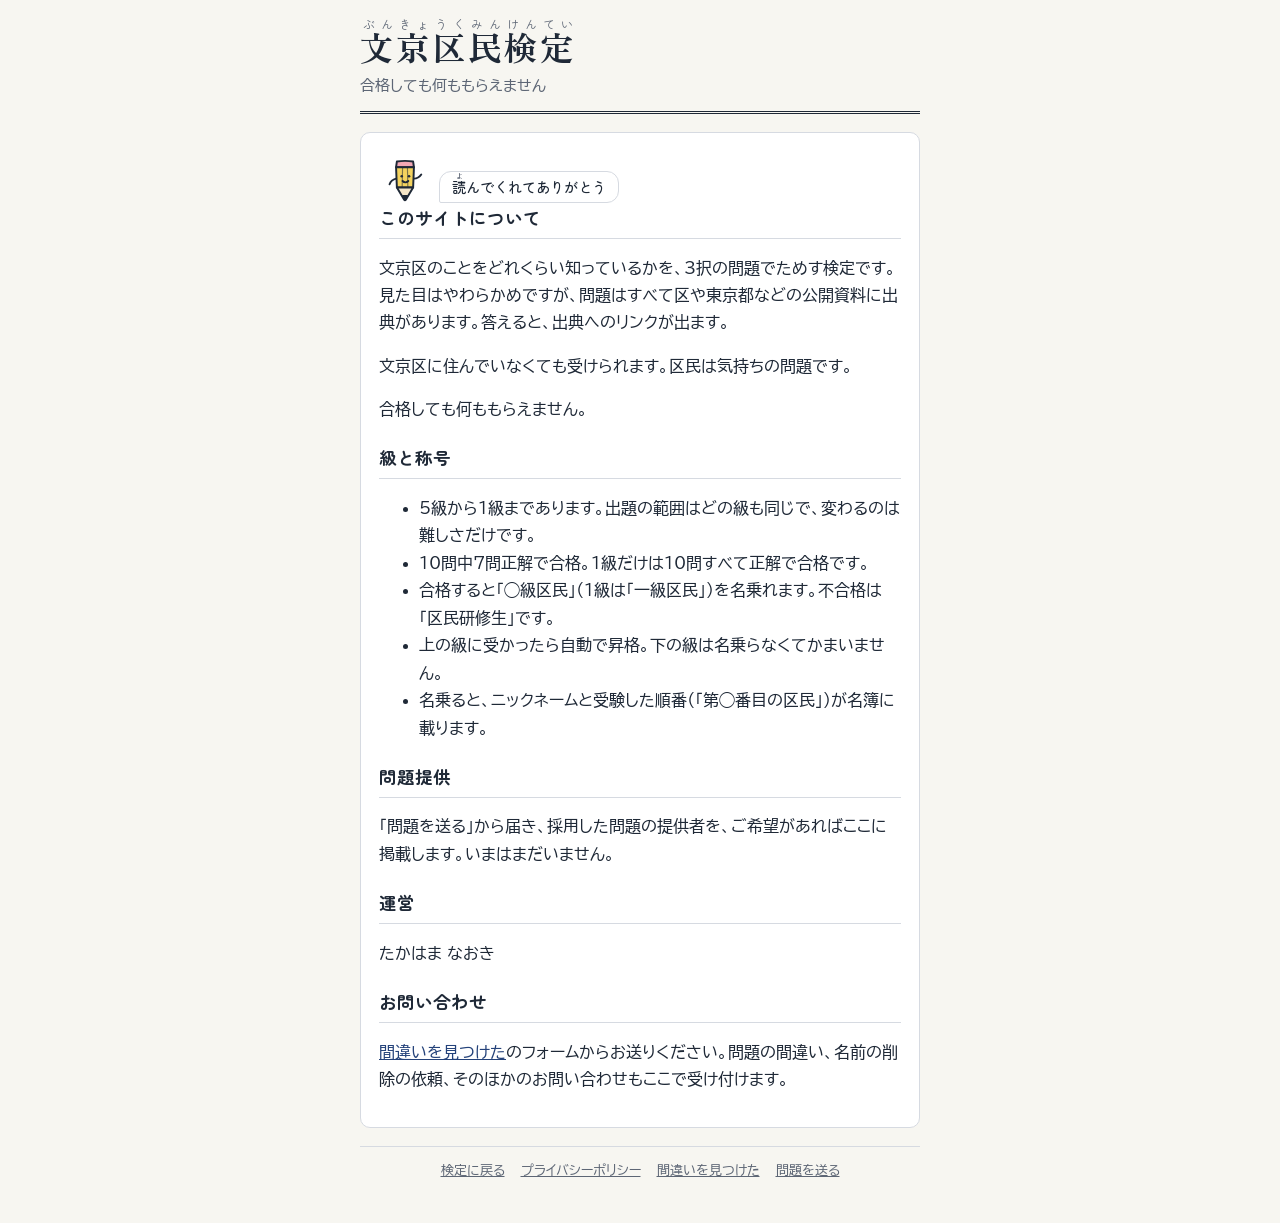
==== commit ee096d5b: "キャラクターのセリフも漢字＋ふりがなにそろえる Co-Authored-By: Claude Opus 5.5 <noreply@anthropic.com>" ====
--- a/about.html
+++ b/about.html
@@ -8,7 +8,7 @@
 <meta name="description" content="文京区民検定（ぶんきょうくみんけんてい）について。">
 <link rel="icon" href="assets/favicon.svg" type="image/svg+xml">
 <link rel="stylesheet" href="https://fonts.googleapis.com/css2?family=BIZ+UDPGothic:wght@400;700&family=Zen+Maru+Gothic:wght@500;700&family=Zen+Old+Mincho:wght@700&display=swap">
-<link rel="stylesheet" href="assets/style.css">
+<link rel="stylesheet" href="assets/style.css?v=2">
 </head>
 <body>
 <div class="wrap">
@@ -52,12 +52,12 @@
     </nav>
   </footer>
 </div>
-<script src="assets/config.js"></script>
-<script src="assets/chara.js"></script>
+<script src="assets/config.js?v=2"></script>
+<script src="assets/chara.js?v=2"></script>
 <script>
 (() => { const C = window.KENTEI_CONFIG || {};
   const ch = (window.KENTEI_CHARAS || {})[C.CHARA]; const el = document.getElementById("chara");
-  if (ch) { el.innerHTML = ch.svg + '<span class="bubble">よんでくれて ありがとう</span>'; el.setAttribute("aria-hidden", "true"); } else el.hidden = true;
+  if (ch) { el.innerHTML = ch.svg + '<span class="bubble"><ruby>読<rt>よ</rt></ruby>んでくれてありがとう</span>'; el.setAttribute("aria-hidden", "true"); } else el.hidden = true;
   document.querySelectorAll(".formlink-report").forEach(a => { if (C.FORM_REPORT) { a.href = C.FORM_REPORT; a.target = "_blank"; a.rel = "noopener"; } });
   document.querySelectorAll(".formlink-submit").forEach(a => { if (C.FORM_SUBMIT) { a.href = C.FORM_SUBMIT; a.target = "_blank"; a.rel = "noopener"; } });
 })();
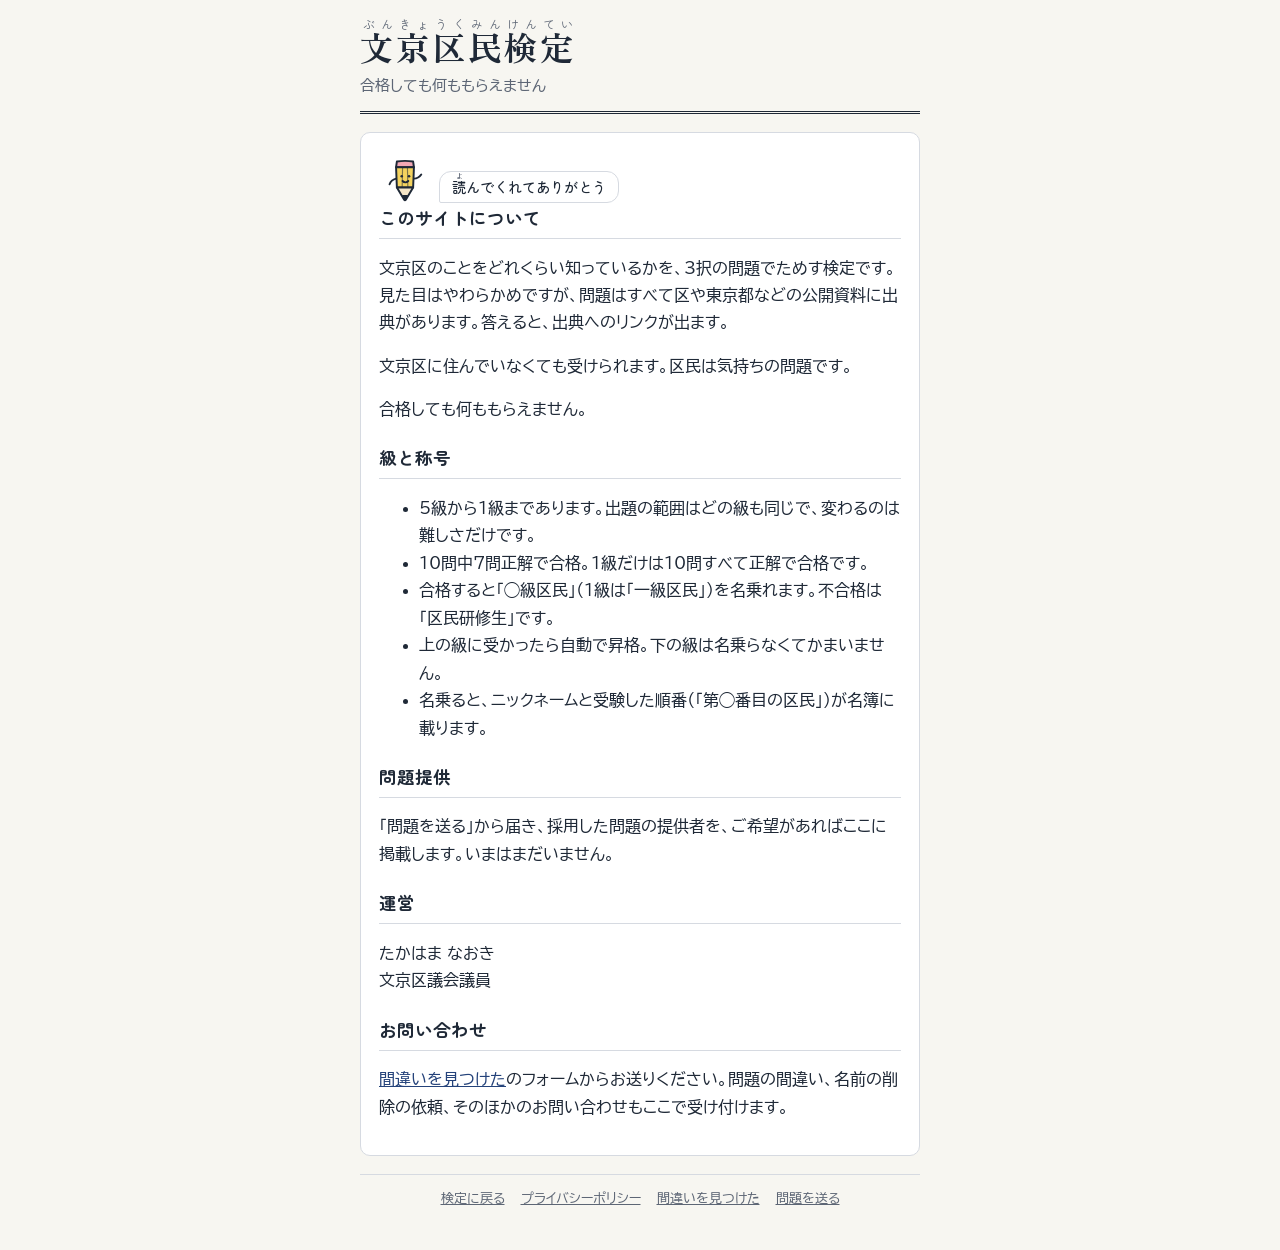
==== commit 7bb1a0c7: "このサイトについて：運営者名の下に肩書きを入れる Co-Authored-By: Claude Opus 5.5 <noreply@anthropic.com>" ====
--- a/about.html
+++ b/about.html
@@ -8,7 +8,7 @@
 <meta name="description" content="文京区民検定（ぶんきょうくみんけんてい）について。">
 <link rel="icon" href="assets/favicon.svg" type="image/svg+xml">
 <link rel="stylesheet" href="https://fonts.googleapis.com/css2?family=BIZ+UDPGothic:wght@400;700&family=Zen+Maru+Gothic:wght@500;700&family=Zen+Old+Mincho:wght@700&display=swap">
-<link rel="stylesheet" href="assets/style.css?v=2">
+<link rel="stylesheet" href="assets/style.css?v=3">
 </head>
 <body>
 <div class="wrap">
@@ -37,7 +37,7 @@
     <p id="teikyo">「問題を送る」から届き、採用した問題の提供者を、ご希望があればここに掲載します。いまはまだいません。</p>
 
     <h2>運営</h2>
-    <p>たかはま なおき</p>
+    <p>たかはま なおき<br>文京区議会議員</p>
 
     <h2>お問い合わせ</h2>
     <p><a class="formlink-report" href="#">間違いを見つけた</a>のフォームからお送りください。問題の間違い、名前の削除の依頼、そのほかのお問い合わせもここで受け付けます。</p>
@@ -52,8 +52,8 @@
     </nav>
   </footer>
 </div>
-<script src="assets/config.js?v=2"></script>
-<script src="assets/chara.js?v=2"></script>
+<script src="assets/config.js?v=3"></script>
+<script src="assets/chara.js?v=3"></script>
 <script>
 (() => { const C = window.KENTEI_CONFIG || {};
   const ch = (window.KENTEI_CHARAS || {})[C.CHARA]; const el = document.getElementById("chara");
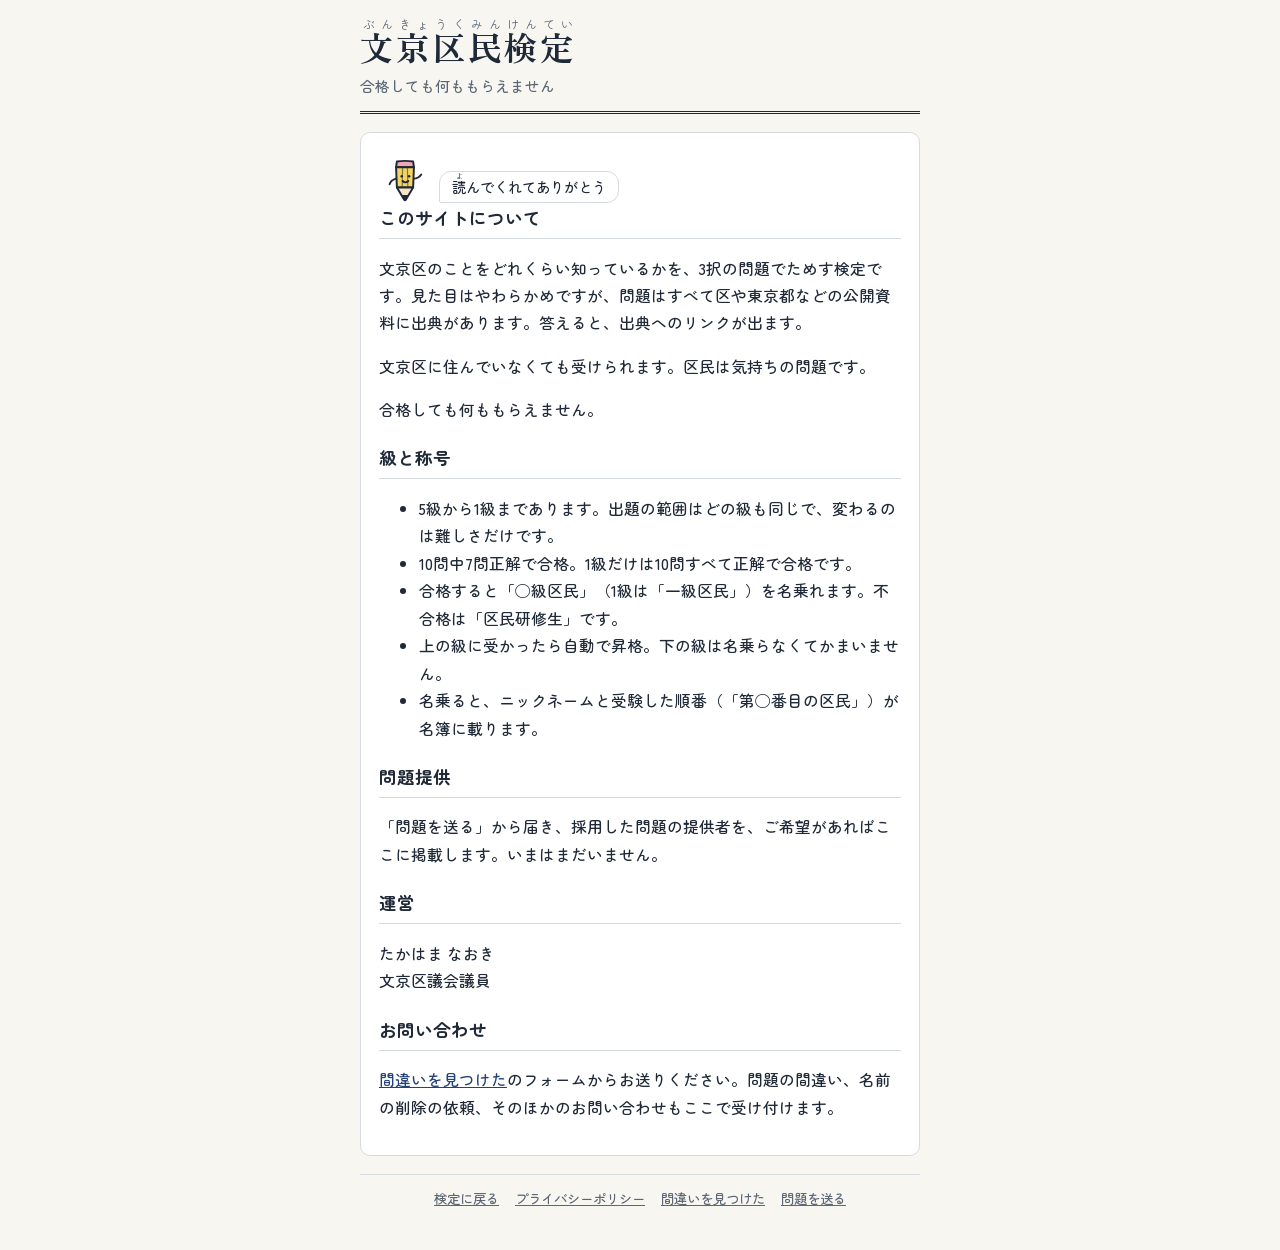
==== commit 3040d76b: "問・答の印をふりがなの下の行にそろえ、フォントを丸ゴシック1種類に統一 Co-Authored-By: Claude Opus 5.5 <noreply@anthropic.com>" ====
--- a/about.html
+++ b/about.html
@@ -7,8 +7,8 @@
 <meta name="robots" content="noindex,nofollow">
 <meta name="description" content="文京区民検定（ぶんきょうくみんけんてい）について。">
 <link rel="icon" href="assets/favicon.svg" type="image/svg+xml">
-<link rel="stylesheet" href="https://fonts.googleapis.com/css2?family=BIZ+UDPGothic:wght@400;700&family=Zen+Maru+Gothic:wght@500;700&family=Zen+Old+Mincho:wght@700&display=swap">
-<link rel="stylesheet" href="assets/style.css?v=3">
+<link rel="stylesheet" href="https://fonts.googleapis.com/css2?family=Zen+Maru+Gothic:wght@500;700&family=Zen+Old+Mincho:wght@700&display=swap">
+<link rel="stylesheet" href="assets/style.css?v=4">
 </head>
 <body>
 <div class="wrap">
@@ -52,8 +52,8 @@
     </nav>
   </footer>
 </div>
-<script src="assets/config.js?v=3"></script>
-<script src="assets/chara.js?v=3"></script>
+<script src="assets/config.js?v=4"></script>
+<script src="assets/chara.js?v=4"></script>
 <script>
 (() => { const C = window.KENTEI_CONFIG || {};
   const ch = (window.KENTEI_CHARAS || {})[C.CHARA]; const el = document.getElementById("chara");
--- a/assets/style.css
+++ b/assets/style.css
@@ -9,9 +9,11 @@
   --ai:#24427a;      /* 藍：選択・強調 */
   --soft:#eef1f6;    /* うすい藍 */
   --green:#2f8a55; --red:#c4453a; --gold:#a8821f; --yellow:#f2cd4f;
+  /* フォントは1種類に統一（先生の指示 2026-10-26）。明朝は題字と合格証だけ */
   --title:'Zen Old Mincho','Hiragino Mincho ProN','Yu Mincho',serif;
-  --head:'Zen Maru Gothic','Hiragino Maru Gothic ProN','Yu Gothic',sans-serif;
-  --bd:'BIZ UDPGothic','Hiragino Sans','Yu Gothic',sans-serif;
+  --font:'Zen Maru Gothic','Hiragino Maru Gothic ProN','Yu Gothic',sans-serif;
+  --head:var(--font);
+  --bd:var(--font);
   --dp:var(--head);
   color-scheme:light;
 }
@@ -25,7 +27,7 @@
 *{box-sizing:border-box}
 [hidden]{display:none!important}
 html{-webkit-text-size-adjust:100%}
-body{margin:0;background:var(--paper);color:var(--ink);font-family:var(--bd);font-size:16px;line-height:1.75;
+body{margin:0;background:var(--paper);color:var(--ink);font-family:var(--bd);font-weight:500;font-size:16px;line-height:1.75;
   padding-left:max(16px,env(safe-area-inset-left,0px));padding-right:max(16px,env(safe-area-inset-right,0px));
   padding-block:18px 40px;min-height:100vh;overflow-x:hidden}
 /* わくの はばは いつも おなじ */
@@ -62,7 +64,7 @@
 .lv{display:grid;grid-template-columns:auto 1fr auto;align-items:center;gap:14px;width:100%;text-align:left;cursor:pointer;
   border:1.5px solid var(--line);background:var(--card);color:var(--ink);border-radius:8px;padding:10px 14px;font-family:var(--bd);transition:border-color .12s,background .12s}
 .lv:hover,.lv:focus-visible{border-color:var(--ai);background:var(--soft);outline:none}
-.lv .num{font-family:var(--title);font-weight:700;font-size:1.5rem;width:2.2em;height:2.2em;display:grid;place-items:center;border:1.5px solid var(--ink);border-radius:6px;line-height:1}
+.lv .num{font-family:var(--font);font-weight:700;font-size:1.5rem;width:2.2em;height:2.2em;display:grid;place-items:center;border:1.5px solid var(--ink);border-radius:6px;line-height:1}
 .lv .name{font-family:var(--head);font-weight:700;font-size:1.1rem;line-height:1.6}
 .lv .sub{display:block;font-size:.82rem;color:var(--sub);font-weight:400;line-height:1.6}
 .lv .go{color:var(--sub);font-size:1.2rem}
@@ -73,7 +75,7 @@
 .rules{font-size:.88rem;margin:14px 0 0;padding-top:10px;border-top:1px dashed var(--line);display:grid;gap:4px;color:var(--sub)}
 .rules p{margin:0}
 .zero{font-family:var(--head);font-weight:700;font-size:1rem;margin:12px 0 0;display:flex;justify-content:space-between;align-items:baseline;border:1.5px solid var(--ink);border-radius:8px;padding:6px 14px}
-.zero b{font-family:var(--title);font-size:1.6rem;color:var(--red)}
+.zero b{font-family:var(--font);font-size:1.6rem;color:var(--red)}
 .note{font-size:.84rem;color:var(--sub)}
 
 /* 問題 */
@@ -112,7 +114,7 @@
 /* 結果（ここだけ はなやかに） */
 .result{text-align:center}
 .result .lvl{color:var(--sub);margin:0;font-family:var(--head);font-weight:700}
-.result .big{font-family:var(--title);font-weight:700;font-size:2.6rem;line-height:1.4;margin:4px 0}
+.result .big{font-family:var(--font);font-weight:700;font-size:2.6rem;line-height:1.4;margin:4px 0}
 .result .score{font-size:1rem;color:var(--sub);margin:0}
 .result .msg{margin:6px 0 0}
 .namebox{margin-top:16px;padding-top:14px;border-top:1px solid var(--line);text-align:left;display:grid;gap:6px}
@@ -131,14 +133,15 @@
 .meibo li{font-size:.95rem}
 .meibo li small{color:var(--sub);font-variant-numeric:tabular-nums}
 .meibo .one{text-align:center;font-family:var(--head);font-weight:700;font-size:1.1rem;padding:10px 0;border:1.5px solid var(--ink);border-radius:8px}
-.meibo .one b{font-family:var(--title);font-size:2.6rem;color:var(--red);display:block;line-height:1.3}
+.meibo .one b{font-family:var(--font);font-size:2.6rem;color:var(--red);display:block;line-height:1.3}
 
 /* よくある質問 */
 .faq dl{margin:0}
-.faq dt{font-family:var(--head);font-weight:700;font-size:1rem;margin-top:14px;display:flex;gap:8px}
-.faq dt::before{content:"問";font-family:var(--title);color:var(--ai)}
-.faq dd{margin:4px 0 0;display:flex;gap:8px;padding-bottom:10px;border-bottom:1px dashed var(--line)}
-.faq dd::before{content:"答";font-family:var(--title);color:var(--red);flex:none}
+/* 問・答の印は、ふりがなの下の本文の行にそろえる（baseline） */
+.faq dt{font-family:var(--head);font-weight:700;font-size:1rem;margin-top:14px;display:flex;align-items:baseline;gap:8px}
+.faq dt::before{content:"問";font-weight:700;color:var(--ai);flex:none}
+.faq dd{margin:4px 0 0;display:flex;align-items:baseline;gap:8px;padding-bottom:10px;border-bottom:1px dashed var(--line)}
+.faq dd::before{content:"答";font-weight:700;color:var(--red);flex:none}
 
 /* 今日の一問 */
 .ichimon .when{font-family:var(--head);font-weight:500;color:var(--sub);margin:0 0 4px;font-size:.88rem}
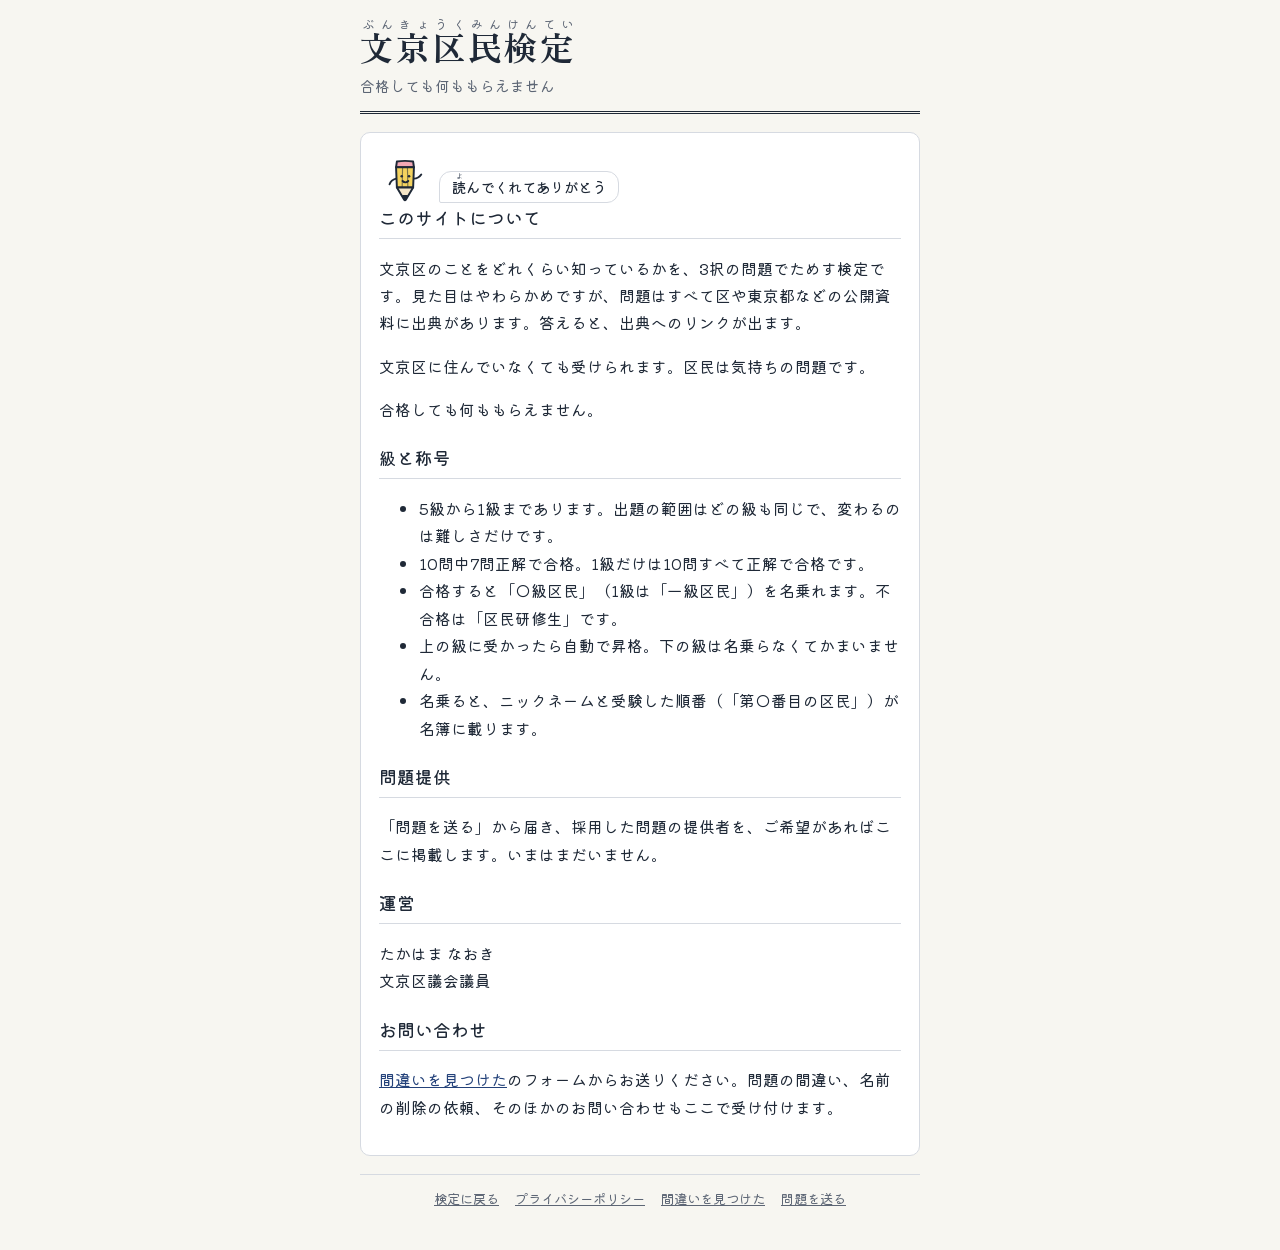
==== commit df4392dc: "フォントを Kiwi Maru に統一（先生の選択） Co-Authored-By: Claude Opus 5.5 <noreply@anthropic.com>" ====
--- a/about.html
+++ b/about.html
@@ -7,8 +7,8 @@
 <meta name="robots" content="noindex,nofollow">
 <meta name="description" content="文京区民検定（ぶんきょうくみんけんてい）について。">
 <link rel="icon" href="assets/favicon.svg" type="image/svg+xml">
-<link rel="stylesheet" href="https://fonts.googleapis.com/css2?family=Zen+Maru+Gothic:wght@500;700&family=Zen+Old+Mincho:wght@700&display=swap">
-<link rel="stylesheet" href="assets/style.css?v=4">
+<link rel="stylesheet" href="https://fonts.googleapis.com/css2?family=Kiwi+Maru:wght@400;500&family=Zen+Old+Mincho:wght@700&display=swap">
+<link rel="stylesheet" href="assets/style.css?v=5">
 </head>
 <body>
 <div class="wrap">
@@ -52,8 +52,8 @@
     </nav>
   </footer>
 </div>
-<script src="assets/config.js?v=4"></script>
-<script src="assets/chara.js?v=4"></script>
+<script src="assets/config.js?v=5"></script>
+<script src="assets/chara.js?v=5"></script>
 <script>
 (() => { const C = window.KENTEI_CONFIG || {};
   const ch = (window.KENTEI_CHARAS || {})[C.CHARA]; const el = document.getElementById("chara");
--- a/assets/style.css
+++ b/assets/style.css
@@ -9,9 +9,9 @@
   --ai:#24427a;      /* 藍：選択・強調 */
   --soft:#eef1f6;    /* うすい藍 */
   --green:#2f8a55; --red:#c4453a; --gold:#a8821f; --yellow:#f2cd4f;
-  /* フォントは1種類に統一（先生の指示 2026-10-26）。明朝は題字と合格証だけ */
+  /* フォントは Kiwi Maru 1種類に統一（先生の選択 2026-10-26）。明朝は題字と合格証だけ。Kiwi Maru に太字はないので、強調は 500 */
   --title:'Zen Old Mincho','Hiragino Mincho ProN','Yu Mincho',serif;
-  --font:'Zen Maru Gothic','Hiragino Maru Gothic ProN','Yu Gothic',sans-serif;
+  --font:'Kiwi Maru','Hiragino Maru Gothic ProN','BIZ UDPGothic','Yu Gothic',sans-serif;
   --head:var(--font);
   --bd:var(--font);
   --dp:var(--head);
@@ -27,13 +27,14 @@
 *{box-sizing:border-box}
 [hidden]{display:none!important}
 html{-webkit-text-size-adjust:100%}
-body{margin:0;background:var(--paper);color:var(--ink);font-family:var(--bd);font-weight:500;font-size:16px;line-height:1.75;
+body{margin:0;background:var(--paper);color:var(--ink);font-family:var(--bd);font-weight:400;font-size:16px;line-height:1.75;
   padding-left:max(16px,env(safe-area-inset-left,0px));padding-right:max(16px,env(safe-area-inset-right,0px));
   padding-block:18px 40px;min-height:100vh;overflow-x:hidden}
 /* わくの はばは いつも おなじ */
 .wrap{width:100%;max-width:560px;margin:0 auto;display:grid;gap:18px;min-width:0}
-h1,h2,h3{font-family:var(--head);font-weight:700;text-wrap:balance;margin:0}
+h1,h2,h3{font-family:var(--head);font-weight:500;text-wrap:balance;margin:0}
 a{color:var(--ai)}
+b,strong,dt,th{font-weight:500}
 ruby rt{font-size:.5em;color:var(--sub);font-weight:400;letter-spacing:0}
 
 /* 見出し（検定の表紙） */
@@ -53,7 +54,7 @@
 
 /* タブ（ひとつの枠の中の切りかえ） */
 nav.tabs{display:grid;grid-template-columns:repeat(3,1fr);border:1.5px solid var(--ink);border-radius:8px;overflow:hidden;background:var(--card)}
-nav.tabs button{font-family:var(--head);font-weight:700;font-size:1rem;padding:8px 4px;border:0;background:transparent;color:var(--ink);cursor:pointer;line-height:1.5}
+nav.tabs button{font-family:var(--head);font-weight:500;font-size:1rem;padding:8px 4px;border:0;background:transparent;color:var(--ink);cursor:pointer;line-height:1.5}
 nav.tabs button + button{border-left:1.5px solid var(--ink)}
 nav.tabs button[aria-selected="true"]{background:var(--ink);color:var(--card)}
 nav.tabs button[aria-selected="true"] rt{color:var(--card);opacity:.8}
@@ -64,35 +65,35 @@
 .lv{display:grid;grid-template-columns:auto 1fr auto;align-items:center;gap:14px;width:100%;text-align:left;cursor:pointer;
   border:1.5px solid var(--line);background:var(--card);color:var(--ink);border-radius:8px;padding:10px 14px;font-family:var(--bd);transition:border-color .12s,background .12s}
 .lv:hover,.lv:focus-visible{border-color:var(--ai);background:var(--soft);outline:none}
-.lv .num{font-family:var(--font);font-weight:700;font-size:1.5rem;width:2.2em;height:2.2em;display:grid;place-items:center;border:1.5px solid var(--ink);border-radius:6px;line-height:1}
-.lv .name{font-family:var(--head);font-weight:700;font-size:1.1rem;line-height:1.6}
+.lv .num{font-family:var(--font);font-weight:500;font-size:1.5rem;width:2.2em;height:2.2em;display:grid;place-items:center;border:1.5px solid var(--ink);border-radius:6px;line-height:1}
+.lv .name{font-family:var(--head);font-weight:500;font-size:1.1rem;line-height:1.6}
 .lv .sub{display:block;font-size:.82rem;color:var(--sub);font-weight:400;line-height:1.6}
 .lv .go{color:var(--sub);font-size:1.2rem}
 .lv[disabled]{opacity:.45;cursor:not-allowed}
 .steps{display:grid;grid-template-columns:repeat(3,1fr);gap:6px;margin:0 0 12px;counter-reset:st}
-.steps span{font-family:var(--head);font-weight:700;font-size:.92rem;text-align:center;padding:4px 2px;border-bottom:2px solid var(--ai);counter-increment:st}
+.steps span{font-family:var(--head);font-weight:500;font-size:.92rem;text-align:center;padding:4px 2px;border-bottom:2px solid var(--ai);counter-increment:st}
 .steps span::before{content:counter(st) ". ";color:var(--sub);font-weight:500}
 .rules{font-size:.88rem;margin:14px 0 0;padding-top:10px;border-top:1px dashed var(--line);display:grid;gap:4px;color:var(--sub)}
 .rules p{margin:0}
-.zero{font-family:var(--head);font-weight:700;font-size:1rem;margin:12px 0 0;display:flex;justify-content:space-between;align-items:baseline;border:1.5px solid var(--ink);border-radius:8px;padding:6px 14px}
+.zero{font-family:var(--head);font-weight:500;font-size:1rem;margin:12px 0 0;display:flex;justify-content:space-between;align-items:baseline;border:1.5px solid var(--ink);border-radius:8px;padding:6px 14px}
 .zero b{font-family:var(--font);font-size:1.6rem;color:var(--red)}
 .note{font-size:.84rem;color:var(--sub)}
 
 /* 問題 */
-.q{font-size:1.15rem;line-height:2.15;margin:0 0 14px;overflow-wrap:anywhere;font-weight:700}
-.qnum{font-family:var(--head);font-weight:700;color:var(--sub);font-size:.95rem;margin:0 0 4px;display:flex;justify-content:space-between}
+.q{font-size:1.15rem;line-height:2.15;margin:0 0 14px;overflow-wrap:anywhere;font-weight:500}
+.qnum{font-family:var(--head);font-weight:500;color:var(--sub);font-size:.95rem;margin:0 0 4px;display:flex;justify-content:space-between}
 .choices{display:grid;gap:8px}
 .ch{border:1.5px solid var(--line);background:var(--card);color:var(--ink);font-family:var(--bd);font-size:1.05rem;
   padding:8px 12px;text-align:left;cursor:pointer;display:flex;gap:10px;align-items:center;width:100%;line-height:1.9;border-radius:8px}
 .ch:hover,.ch:focus-visible{border-color:var(--ai);background:var(--soft);outline:none}
-.ch .mk{font-family:var(--head);font-weight:700;flex:none;width:1.8em;height:1.8em;display:grid;place-items:center;border:1.5px solid var(--sub);border-radius:50%;color:var(--sub);font-size:.85rem;line-height:1}
+.ch .mk{font-family:var(--head);font-weight:500;flex:none;width:1.8em;height:1.8em;display:grid;place-items:center;border:1.5px solid var(--sub);border-radius:50%;color:var(--sub);font-size:.85rem;line-height:1}
 .ch span:last-child{min-width:0}
 .ch.ok{border-color:var(--green);background:color-mix(in srgb,var(--green) 12%,var(--card))}
 .ch.ok .mk{border-color:var(--green);color:var(--green)}
 .ch.ng{border-color:var(--red);background:color-mix(in srgb,var(--red) 12%,var(--card))}
 .ch.ng .mk{border-color:var(--red);color:var(--red)}
 .ch[disabled]{cursor:default}
-.judge{display:flex;align-items:center;gap:14px;margin-top:14px;padding-top:12px;border-top:1px solid var(--line);font-family:var(--head);font-weight:700;font-size:1.2rem}
+.judge{display:flex;align-items:center;gap:14px;margin-top:14px;padding-top:12px;border-top:1px solid var(--line);font-family:var(--head);font-weight:500;font-size:1.2rem}
 .judge svg{width:54px;height:54px;flex:none}
 .judge .exp{font-family:var(--bd);font-weight:400;font-size:.92rem;color:var(--sub);line-height:1.65}
 .judge .src{font-family:var(--bd);font-weight:400;font-size:.84rem}
@@ -101,7 +102,7 @@
 .bar i.on{background:var(--green)}.bar i.off{background:var(--red)}
 
 /* ボタン */
-.btn{border:1.5px solid var(--ink);background:var(--ink);color:var(--card);font-family:var(--head);font-weight:700;font-size:1rem;
+.btn{border:1.5px solid var(--ink);background:var(--ink);color:var(--card);font-family:var(--head);font-weight:500;font-size:1rem;
   padding:9px 20px;cursor:pointer;border-radius:8px;text-decoration:none;display:inline-block;line-height:1.6}
 .btn rt{color:inherit;opacity:.75}
 .btn.ghost{background:var(--card);color:var(--ink)}
@@ -113,16 +114,16 @@
 
 /* 結果（ここだけ はなやかに） */
 .result{text-align:center}
-.result .lvl{color:var(--sub);margin:0;font-family:var(--head);font-weight:700}
-.result .big{font-family:var(--font);font-weight:700;font-size:2.6rem;line-height:1.4;margin:4px 0}
+.result .lvl{color:var(--sub);margin:0;font-family:var(--head);font-weight:500}
+.result .big{font-family:var(--font);font-weight:500;font-size:2.6rem;line-height:1.4;margin:4px 0}
 .result .score{font-size:1rem;color:var(--sub);margin:0}
 .result .msg{margin:6px 0 0}
 .namebox{margin-top:16px;padding-top:14px;border-top:1px solid var(--line);text-align:left;display:grid;gap:6px}
-.namebox label{font-family:var(--head);font-weight:700;font-size:1rem}
+.namebox label{font-family:var(--head);font-weight:500;font-size:1rem}
 input[type=text]{font-family:var(--bd);font-size:1.05rem;padding:8px 10px;border:1.5px solid var(--ink);background:var(--card);color:var(--ink);border-radius:8px;min-width:0;flex:1;width:100%}
 input[type=text]:focus-visible{outline:3px solid var(--ai);outline-offset:1px}
 .hp{position:absolute;left:-9999px;width:1px;height:1px;overflow:hidden}
-.reg{font-family:var(--head);font-weight:700;font-size:1rem;margin:10px 0 0}
+.reg{font-family:var(--head);font-weight:500;font-size:1rem;margin:10px 0 0}
 .reg.err{color:var(--red)}
 .certwrap{margin-top:16px}
 .certwrap img{width:100%;max-width:420px;height:auto;display:block;margin:0 auto;border:1px solid var(--line);box-shadow:0 2px 8px rgb(0 0 0 / .08)}
@@ -132,16 +133,16 @@
 .meibo ol{margin:0;padding:0;list-style:none;display:flex;flex-wrap:wrap;gap:4px 16px}
 .meibo li{font-size:.95rem}
 .meibo li small{color:var(--sub);font-variant-numeric:tabular-nums}
-.meibo .one{text-align:center;font-family:var(--head);font-weight:700;font-size:1.1rem;padding:10px 0;border:1.5px solid var(--ink);border-radius:8px}
+.meibo .one{text-align:center;font-family:var(--head);font-weight:500;font-size:1.1rem;padding:10px 0;border:1.5px solid var(--ink);border-radius:8px}
 .meibo .one b{font-family:var(--font);font-size:2.6rem;color:var(--red);display:block;line-height:1.3}
 
 /* よくある質問 */
 .faq dl{margin:0}
 /* 問・答の印は、ふりがなの下の本文の行にそろえる（baseline） */
-.faq dt{font-family:var(--head);font-weight:700;font-size:1rem;margin-top:14px;display:flex;align-items:baseline;gap:8px}
-.faq dt::before{content:"問";font-weight:700;color:var(--ai);flex:none}
+.faq dt{font-family:var(--head);font-weight:500;font-size:1rem;margin-top:14px;display:flex;align-items:baseline;gap:8px}
+.faq dt::before{content:"問";font-weight:500;color:var(--ai);flex:none}
 .faq dd{margin:4px 0 0;display:flex;align-items:baseline;gap:8px;padding-bottom:10px;border-bottom:1px dashed var(--line)}
-.faq dd::before{content:"答";font-weight:700;color:var(--red);flex:none}
+.faq dd::before{content:"答";font-weight:500;color:var(--red);flex:none}
 
 /* 今日の一問 */
 .ichimon .when{font-family:var(--head);font-weight:500;color:var(--sub);margin:0 0 4px;font-size:.88rem}
@@ -160,7 +161,7 @@
 footer nav{display:flex;flex-wrap:wrap;gap:4px 16px;justify-content:center}
 footer a{color:var(--sub)}
 .patrol{color:var(--red)}
-.devbanner{border:1.5px dashed var(--red);color:var(--red);text-align:center;font-family:var(--head);font-weight:700;font-size:.88rem;padding:4px;border-radius:8px}
+.devbanner{border:1.5px dashed var(--red);color:var(--red);text-align:center;font-family:var(--head);font-weight:500;font-size:.88rem;padding:4px;border-radius:8px}
 
 /* 動き：結果だけ はなやかに */
 .shake{animation:sh .35s}
